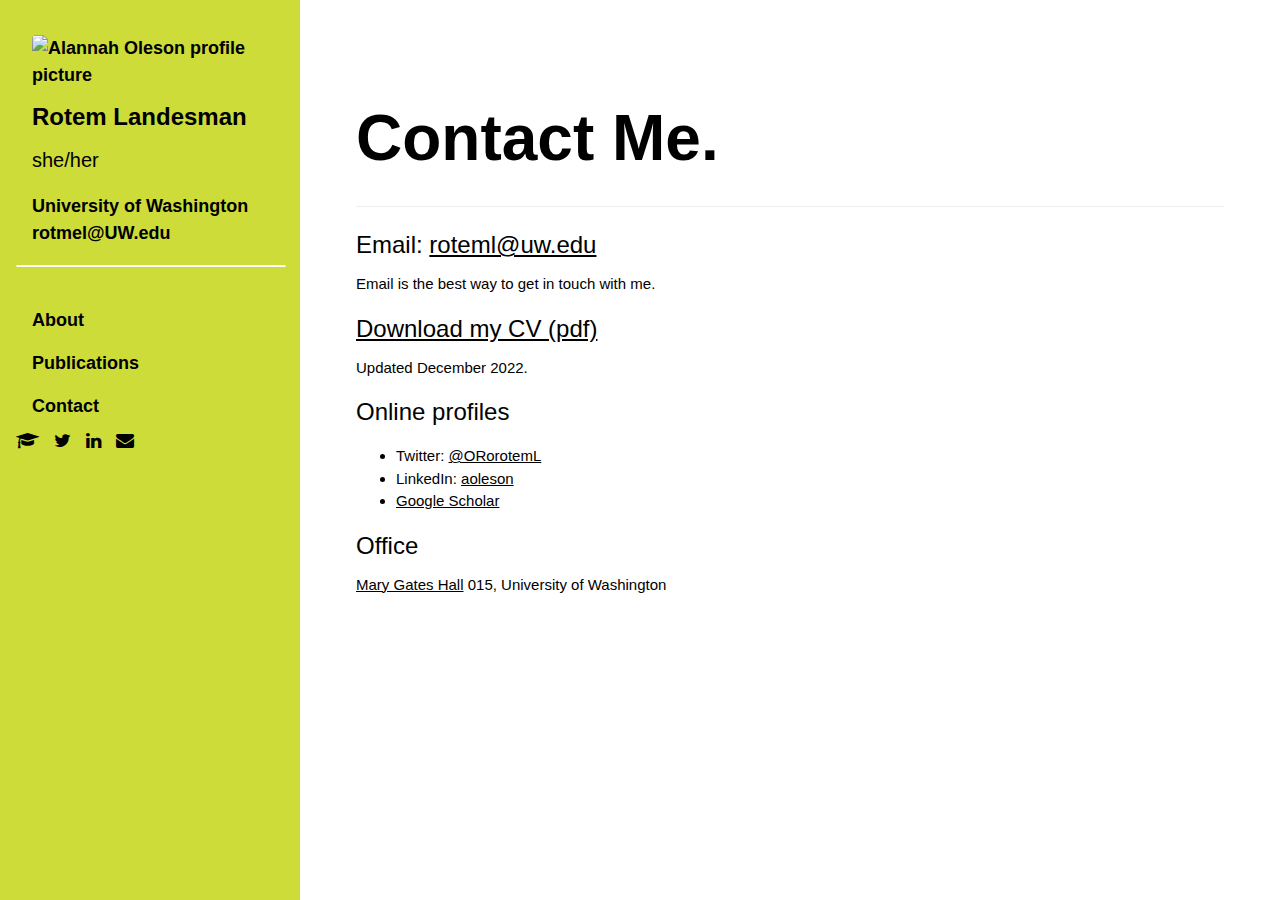
==== contact.html @ 471f39ea "more updates" ====
<!DOCTYPE html>
<html lang="en">
<title>Alannah Oleson | PhD Student, University of Washington</title>
<meta charset="UTF-8">
<meta name="viewport" content="width=device-width, initial-scale=1">
<link rel="stylesheet" href="https://www.w3schools.com/w3css/4/w3.css">
<link rel="stylesheet" href="https://fonts.googleapis.com/css?family=Poppins">
<link rel="stylesheet" href="https://cdnjs.cloudflare.com/ajax/libs/font-awesome/4.7.0/css/font-awesome.min.css">
<link rel="stylesheet" href="css/basics.css">
<link rel="icon" href="./images/greyLogo_5ptrect.png">
<script src="js/basics.js"></script>

<body>

<!-- Sidebar/menu -->
<nav class="w3-sidebar w3-lime w3-collapse w3-top w3-large w3-padding" style="z-index:3;width:300px;font-weight:bold;" id="mySidebar"><br>

  <a href="javascript:void(0)" onclick="w3_close()" class="w3-button w3-hide-large w3-display-topleft" style="width:100%;font-size:22px">Close Menu</a>

  <div class="w3-container">
  	<img id="headshot" class="w3-round" src="./images/hs_update.jpg" alt="Alannah Oleson profile picture">
    <h3 id="sidebar_name"><b>Rotem Landesman</b></h3>
    <h4 id="sidebar_pronouns">she/her</h4>
    <p id="sidebar_info">University of Washington
    	<br/>
    	rotmel@UW.edu
    </p>
  </div>

  <hr style="width:100%;border:1px solid white;margin:auto;margin-bottom:32px;" class="w3-round">

  <div class="w3-bar-block">
    <a href="./index.html" onclick="w3_close()" class="w3-bar-item w3-button w3-hover-white w3-round">About</a> 
    <a href="./pubs.html" onclick="w3_close()" class="w3-bar-item w3-button w3-hover-white w3-round">Publications</a> 
    <a href="./contact.html" onclick="w3_close()" class="w3-bar-item w3-button w3-hover-white w3-round">Contact</a>
  </div>  

  <!-- div class="w3-bar-block">
	 <a href="#" onclick="w3_close()" class="w3-bar-item w3-button w3-hover-white w3-round">Design + Photography</a>
  </div -->
  
  <div id="social-links" class="w3-bar-block centered_paragraph">
    <a href="https://scholar.google.com/citations?user=ZBd4l4kAAAAJ&hl=en" target="_blank"><i class="fa fa-graduation-cap w3-hover-opacity"></i></a> &nbsp;
    <a href="https://twitter.com/RorotemL" target="_blank"><i class="fa fa-twitter w3-hover-opacity"></i></a> &nbsp;
    <a href="https://www.linkedin.com/in/rotem-landesman/" target="_blank"><i class="fa fa-linkedin w3-hover-opacity"></i></a> &nbsp;
    <a href="mailto:roteml@uw.edu" target="_blank"><i class="fa fa-envelope w3-hover-opacity"></i></a> 
  </div>

</nav>

<!-- Top menu on small screens -->
<header class="w3-container w3-top w3-hide-large w3-lime w3-xlarge w3-padding">
  <a href="javascript:void(0)" class="w3-button w3-lime w3-margin-right" onclick="w3_open()">☰</a>
  <span>Rotem Landesman</span>
</header>

<!-- Overlay effect when opening sidebar on small screens -->
<div class="w3-overlay w3-hide-large" onclick="w3_close()" style="cursor:pointer" title="close side menu" id="myOverlay"></div>

<!-- !PAGE CONTENT! -->
<div class="w3-main" style="margin-left:340px;margin-right:40px;margin-bottom:40px">

  <!-- Header -->
  <div class="w3-container" style="margin-top:80px">
    <h1 class="w3-jumbo"><b>Contact Me.</b></h1>
    <hr class="w3-round lime_divider">
    
  <!-- Contact -->
    <p>
      <h3>Email: <a href="mailto:roteml@uw.edu" target="_blank">roteml@uw.edu</a></h3>
      Email is the best way to get in touch with me.  
    </p>
    <p>
      <h3><a href="./papers/AlannahOleson_CV.pdf" target="_blank">Download my CV (pdf)</a></h3>
      Updated December 2022.
    </p>
    <p>
      <h3>Online profiles</h3>
      <ul>
        <li>Twitter: <a href="https://twitter.com/RorotemL" target="_blank">@ORorotemL</a></li>
        <li>LinkedIn: <a href="https://www.linkedin.com/in/rotem-landesman/" target="_blank">aoleson</a></li>
        <li><a href="https://scholar.google.com/citations?user=ZBd4l4kAAAAJ&hl=en" target="_blank">Google Scholar</a></li>
      </ul>
    </p>
    <p>
      <h3>Office</h3>
      <a href="http://www.washington.edu/maps/#!/mgh" target="_blank">Mary Gates Hall</a> 015, University of Washington
    </p>
  </div>

<!-- End page content -->
</div>

</body>
</html>
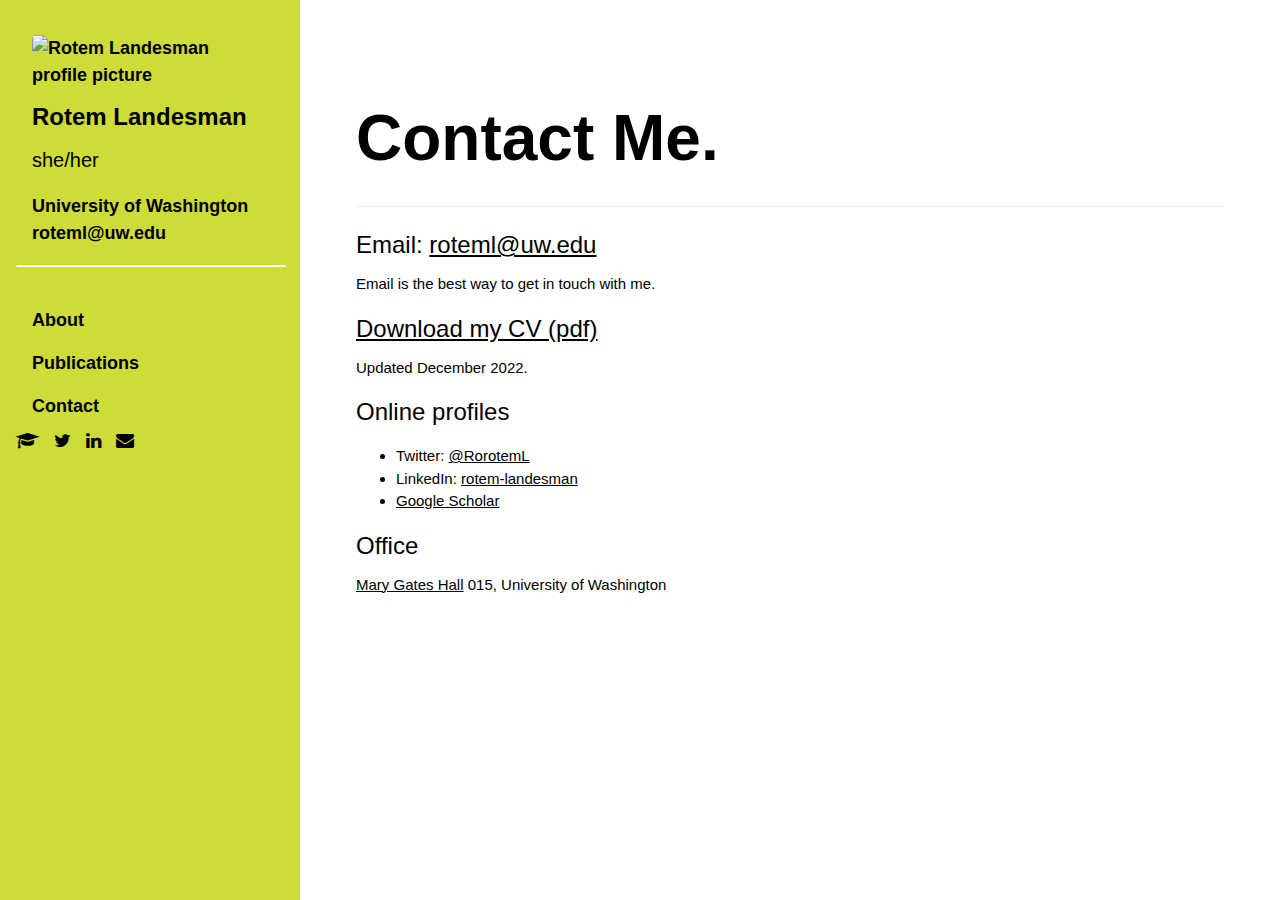
==== commit e51888ef: "more updates" ====
--- a/contact.html
+++ b/contact.html
@@ -18,12 +18,12 @@
   <a href="javascript:void(0)" onclick="w3_close()" class="w3-button w3-hide-large w3-display-topleft" style="width:100%;font-size:22px">Close Menu</a>
 
   <div class="w3-container">
-  	<img id="headshot" class="w3-round" src="./images/hs_update.jpg" alt="Alannah Oleson profile picture">
+  	<img id="headshot" class="w3-round" src="./images/headshot.jpg" alt="Rotem Landesman profile picture">
     <h3 id="sidebar_name"><b>Rotem Landesman</b></h3>
     <h4 id="sidebar_pronouns">she/her</h4>
     <p id="sidebar_info">University of Washington
     	<br/>
-    	rotmel@UW.edu
+    	roteml@uw.edu
     </p>
   </div>
 
@@ -77,8 +77,8 @@
     <p>
       <h3>Online profiles</h3>
       <ul>
-        <li>Twitter: <a href="https://twitter.com/RorotemL" target="_blank">@ORorotemL</a></li>
-        <li>LinkedIn: <a href="https://www.linkedin.com/in/rotem-landesman/" target="_blank">aoleson</a></li>
+        <li>Twitter: <a href="https://twitter.com/RorotemL" target="_blank">@RorotemL</a></li>
+        <li>LinkedIn: <a href="https://www.linkedin.com/in/rotem-landesman/" target="_blank">rotem-landesman</a></li>
         <li><a href="https://scholar.google.com/citations?user=ZBd4l4kAAAAJ&hl=en" target="_blank">Google Scholar</a></li>
       </ul>
     </p>
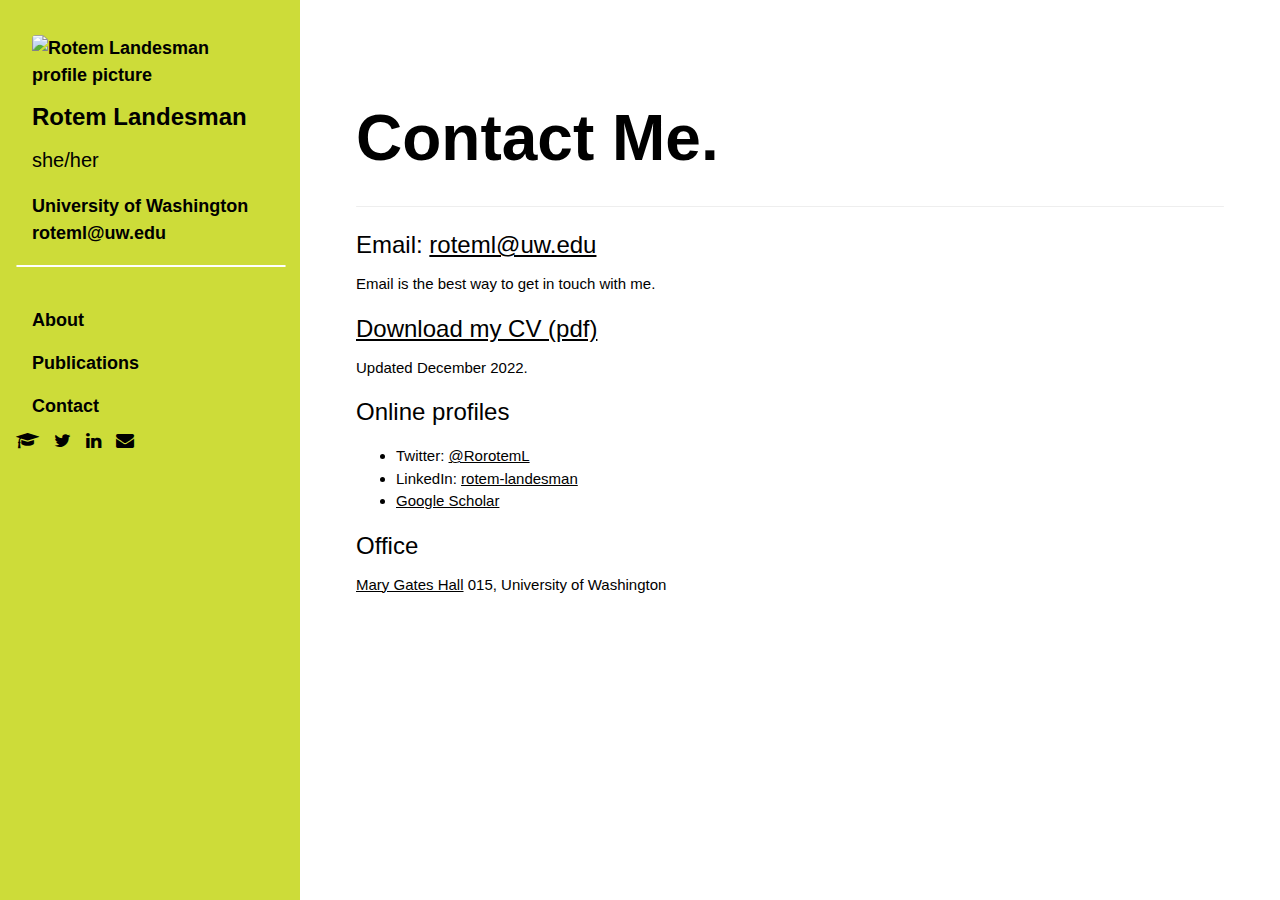
==== commit 31887391: "more updates" ====
--- a/contact.html
+++ b/contact.html
@@ -1,6 +1,6 @@
 <!DOCTYPE html>
 <html lang="en">
-<title>Alannah Oleson | PhD Student, University of Washington</title>
+<title>Rotem Landesman | PhD Student, University of Washington</title>
 <meta charset="UTF-8">
 <meta name="viewport" content="width=device-width, initial-scale=1">
 <link rel="stylesheet" href="https://www.w3schools.com/w3css/4/w3.css">
@@ -71,7 +71,7 @@
       Email is the best way to get in touch with me.  
     </p>
     <p>
-      <h3><a href="./papers/AlannahOleson_CV.pdf" target="_blank">Download my CV (pdf)</a></h3>
+      <h3><a href="./papers/Rotem_Landesman_CV_May23.pdf" target="_blank">Download my CV (pdf)</a></h3>
       Updated December 2022.
     </p>
     <p>
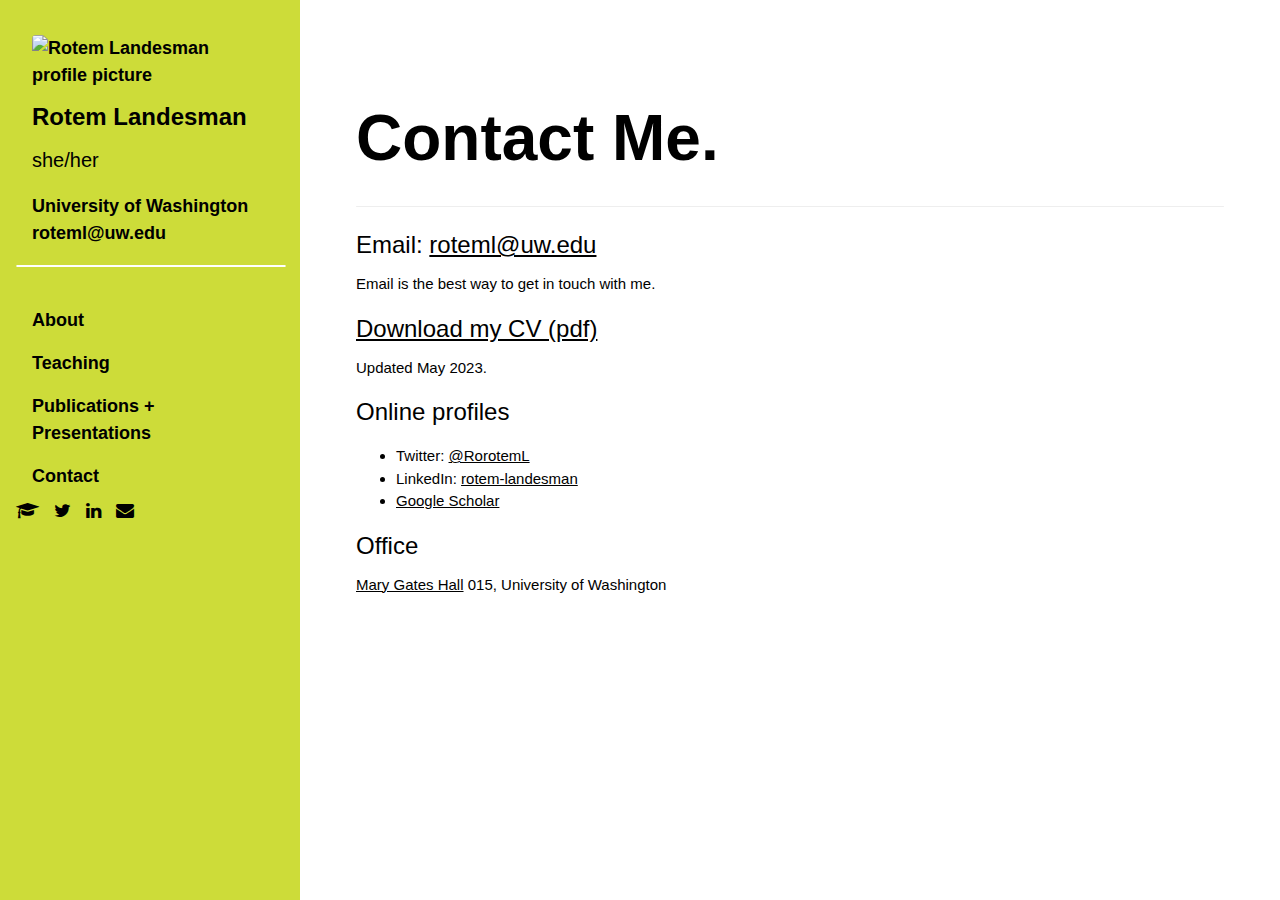
==== commit 208c97ea: "Update contact.html" ====
--- a/contact.html
+++ b/contact.html
@@ -31,9 +31,10 @@
 
   <div class="w3-bar-block">
     <a href="./index.html" onclick="w3_close()" class="w3-bar-item w3-button w3-hover-white w3-round">About</a> 
-    <a href="./pubs.html" onclick="w3_close()" class="w3-bar-item w3-button w3-hover-white w3-round">Publications</a> 
+    <a href="./teaching" onclick="w3_close()" class="w3-bar-item w3-button w3-hover-white w3-round">Teaching</a> 
+    <a href="./pubs.html" onclick="w3_close()" class="w3-bar-item w3-button w3-hover-white w3-round">Publications + Presentations</a> 
     <a href="./contact.html" onclick="w3_close()" class="w3-bar-item w3-button w3-hover-white w3-round">Contact</a>
-  </div>  
+  </div>
 
   <!-- div class="w3-bar-block">
 	 <a href="#" onclick="w3_close()" class="w3-bar-item w3-button w3-hover-white w3-round">Design + Photography</a>
@@ -72,7 +73,7 @@
     </p>
     <p>
       <h3><a href="./papers/Rotem_Landesman_CV_May23.pdf" target="_blank">Download my CV (pdf)</a></h3>
-      Updated December 2022.
+      Updated May 2023.
     </p>
     <p>
       <h3>Online profiles</h3>
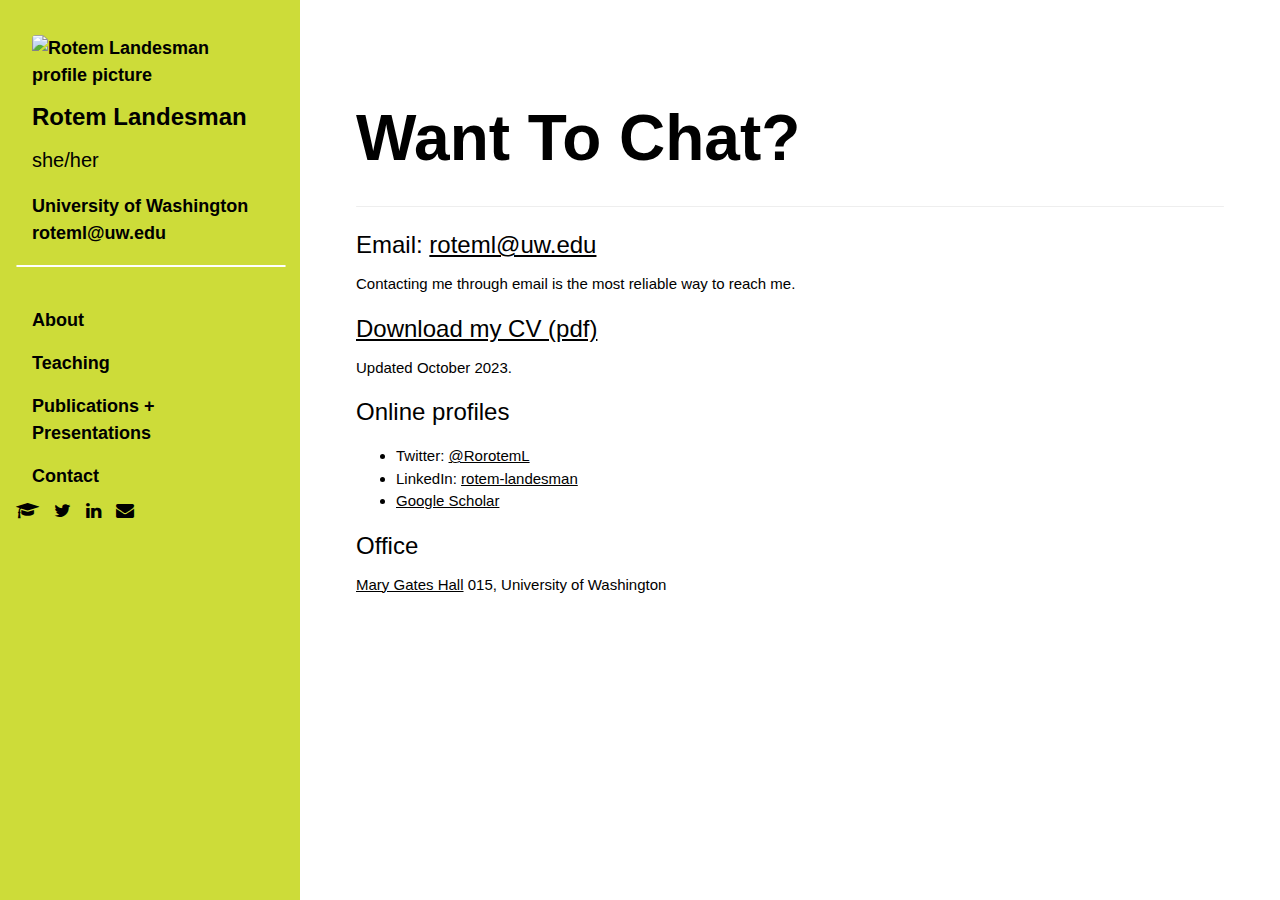
==== commit 97763d90: "Update contact.html" ====
--- a/contact.html
+++ b/contact.html
@@ -63,17 +63,17 @@
 
   <!-- Header -->
   <div class="w3-container" style="margin-top:80px">
-    <h1 class="w3-jumbo"><b>Contact Me.</b></h1>
+    <h1 class="w3-jumbo"><b>Want To Chat?</b></h1>
     <hr class="w3-round lime_divider">
     
   <!-- Contact -->
     <p>
       <h3>Email: <a href="mailto:roteml@uw.edu" target="_blank">roteml@uw.edu</a></h3>
-      Email is the best way to get in touch with me.  
+      Contacting me through email is the most reliable way to reach me.  
     </p>
     <p>
       <h3><a href="./papers/Rotem_Landesman_CV_May23.pdf" target="_blank">Download my CV (pdf)</a></h3>
-      Updated May 2023.
+      Updated October 2023.
     </p>
     <p>
       <h3>Online profiles</h3>
